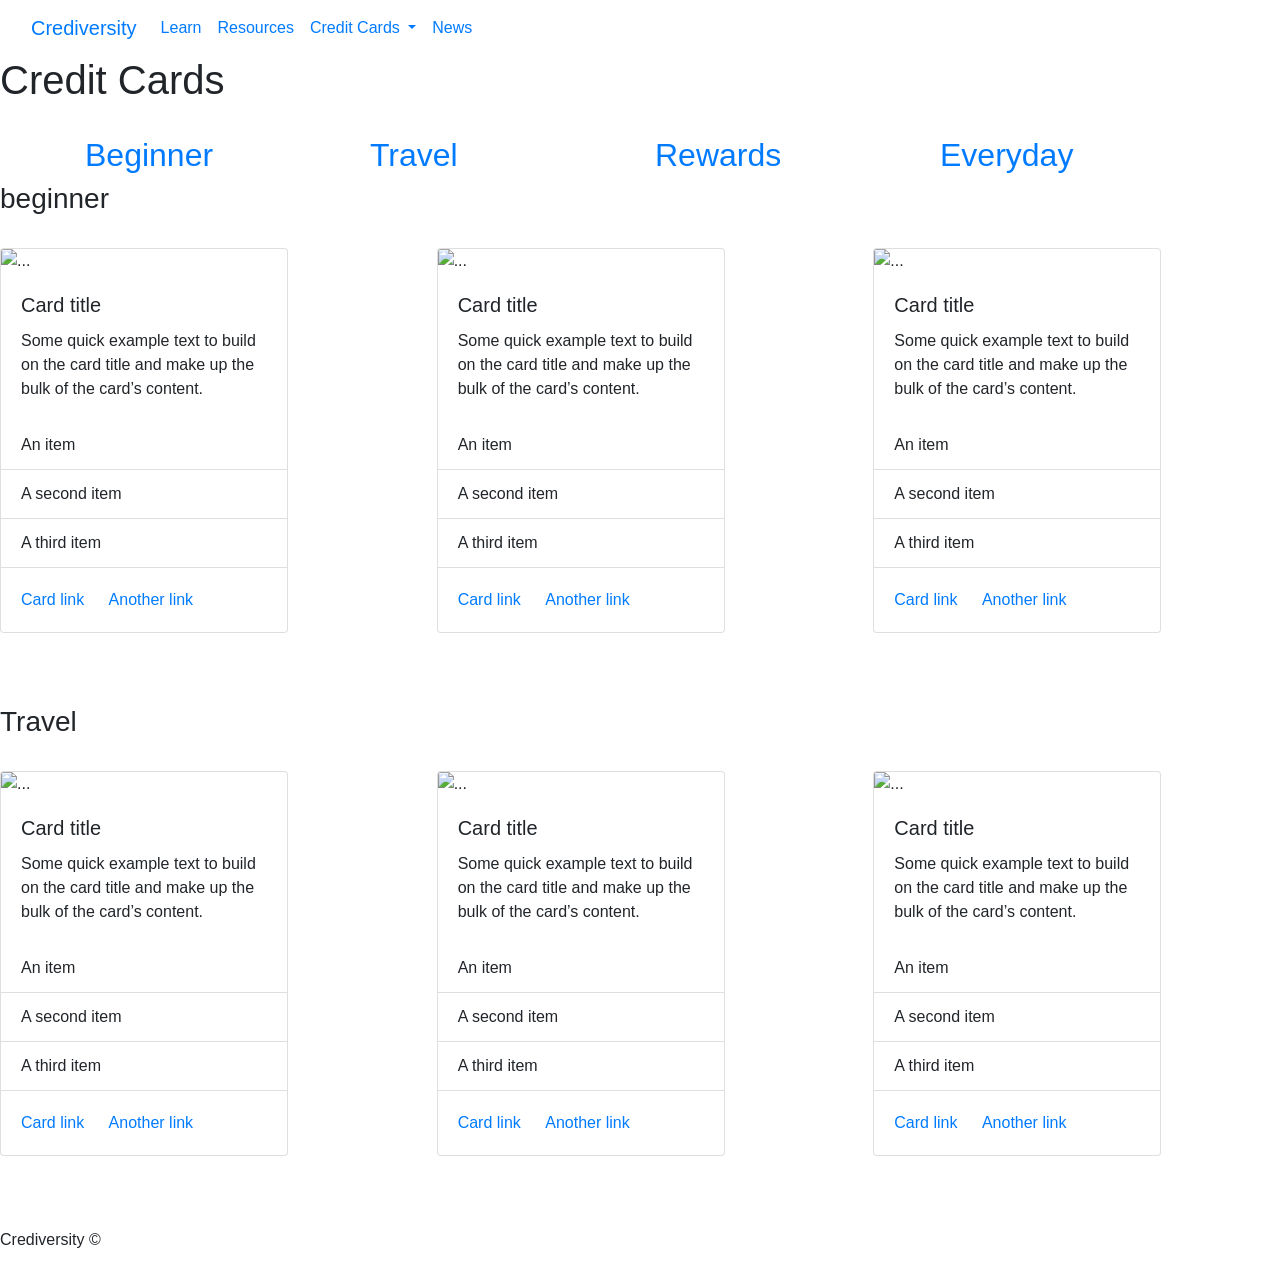
==== creditcards.html @ 5ee66568 "update" ====
<!DOCTYPE html>
<html lang="en">
    <head>
        <meta charset="UTF-8">
        <meta name="viewport" content="width=device-width, initial-scale=1.0">
        <title>Crediversity | Learn </title>

        <link rel="stylesheet" href="styles.css">

        <link rel="stylesheet" href="https://cdn.jsdelivr.net/npm/bootstrap@4.4.1/dist/css/bootstrap.min.css" integrity="sha384-Vkoo8x4CGsO3+Hhxv8T/Q5PaXtkKtu6ug5TOeNV6gBiFeWPGFN9MuhOf23Q9Ifjh" crossorigin="anonymous">
    </head>
    <body>

  <nav class="navbar navbar-expand-lg bg-body-tertiary">
  <div class="container-fluid">
    <a class="navbar-brand" href="index.html">Crediversity</a>
    <button class="navbar-toggler" type="button" data-bs-toggle="collapse" data-bs-target="#navbarNavDropdown" aria-controls="navbarNavDropdown" aria-expanded="false" aria-label="Toggle navigation">
      <span class="navbar-toggler-icon"></span>
    </button>
    <div class="collapse navbar-collapse" id="navbarNavDropdown">
      <ul class="navbar-nav">
        <li class="nav-item">
          <a class="nav-link active" aria-current="page" href="learn.html">Learn</a>
        </li>
        <li class="nav-item">
          <a class="nav-link" href="resources.html">Resources</a>
        </li>
        <li class="nav-item dropdown">
          <a class="nav-link dropdown-toggle" href="creditcards.html" role="button" data-bs-toggle="dropdown" aria-expanded="false">
            Credit Cards
          </a>
          <ul class="dropdown-menu">
            <li><a class="dropdown-item" href="creditcards.html#beginner">Beginner</a></li>
            <li><a class="dropdown-item" href="creditcards.html#travel">Travel</a></li>
            <li><a class="dropdown-item" href="creditcards.html#everyday">Everyday</a></li>
          </ul>
        </li>
        <li class="nav-item">
          <a class="nav-link" href="#">News</a>
        </li>
      </ul>
    </div>
  </div>
</nav>

<h1>Credit Cards</h1>

<br>

<div class="container">
    <div class="row">
        <div class="col-3">
            <h2><a href="creditcards.html#beginner">Beginner</a></h2>
        </div>
        <div class="col-3">
            <h2><a href="creditcards.html#travel">Travel</a></h2>
        </div>
        <div class="col-3">
            <h2><a href="creditcards.html#rewards">Rewards</a></h2>
        </div>
        <div class="col-3">
            <h2><a href="creditcards.html#everyday">Everyday</a></h2>
        </div>
    </div>
</div>

<div class="section" id="beginner">
    <h3>beginner</h3>
    <br>
    <div class="card-types">
        <div class="row">
            <div class="col-4">
                    <div class="card" style="width: 18rem;">
                        <img src="..." class="card-img-top" alt="...">
                        <div class="card-body">
                            <h5 class="card-title">Card title</h5>
                            <p class="card-text">Some quick example text to build on the card title and make up the bulk of the card’s content.</p>
                        </div>
                        <ul class="list-group list-group-flush">
                            <li class="list-group-item">An item</li>
                            <li class="list-group-item">A second item</li>
                            <li class="list-group-item">A third item</li>
                        </ul>
                        <div class="card-body">
                            <a href="#" class="card-link">Card link</a>
                            <a href="#" class="card-link">Another link</a>
                        </div>
                    </div>
            </div>

            <div class="col-4">
                        <div class="card" style="width: 18rem;">
                        <img src="..." class="card-img-top" alt="...">
                        <div class="card-body">
                            <h5 class="card-title">Card title</h5>
                            <p class="card-text">Some quick example text to build on the card title and make up the bulk of the card’s content.</p>
                        </div>
                        <ul class="list-group list-group-flush">
                            <li class="list-group-item">An item</li>
                            <li class="list-group-item">A second item</li>
                            <li class="list-group-item">A third item</li>
                        </ul>
                        <div class="card-body">
                            <a href="#" class="card-link">Card link</a>
                            <a href="#" class="card-link">Another link</a>
                        </div>
                    </div>
            </div>

            <div class="col-4">
                        <div class="card" style="width: 18rem;">
                        <img src="..." class="card-img-top" alt="...">
                        <div class="card-body">
                            <h5 class="card-title">Card title</h5>
                            <p class="card-text">Some quick example text to build on the card title and make up the bulk of the card’s content.</p>
                        </div>
                        <ul class="list-group list-group-flush">
                            <li class="list-group-item">An item</li>
                            <li class="list-group-item">A second item</li>
                            <li class="list-group-item">A third item</li>
                        </ul>
                        <div class="card-body">
                            <a href="#" class="card-link">Card link</a>
                            <a href="#" class="card-link">Another link</a>
                        </div>
                    </div>
            </div>
        </div>
    </div>
    <br>
</div>

<br>
<br>

<div class="section" id="travel">
    <h3>Travel</h3>
    <br>
    <div class="card-types">
        <div class="row">
            <div class="col-4">
                    <div class="card" style="width: 18rem;">
                        <img src="..." class="card-img-top" alt="...">
                        <div class="card-body">
                            <h5 class="card-title">Card title</h5>
                            <p class="card-text">Some quick example text to build on the card title and make up the bulk of the card’s content.</p>
                        </div>
                        <ul class="list-group list-group-flush">
                            <li class="list-group-item">An item</li>
                            <li class="list-group-item">A second item</li>
                            <li class="list-group-item">A third item</li>
                        </ul>
                        <div class="card-body">
                            <a href="#" class="card-link">Card link</a>
                            <a href="#" class="card-link">Another link</a>
                        </div>
                    </div>
            </div>

            <div class="col-4">
                        <div class="card" style="width: 18rem;">
                        <img src="..." class="card-img-top" alt="...">
                        <div class="card-body">
                            <h5 class="card-title">Card title</h5>
                            <p class="card-text">Some quick example text to build on the card title and make up the bulk of the card’s content.</p>
                        </div>
                        <ul class="list-group list-group-flush">
                            <li class="list-group-item">An item</li>
                            <li class="list-group-item">A second item</li>
                            <li class="list-group-item">A third item</li>
                        </ul>
                        <div class="card-body">
                            <a href="#" class="card-link">Card link</a>
                            <a href="#" class="card-link">Another link</a>
                        </div>
                    </div>
            </div>

            <div class="col-4">
                        <div class="card" style="width: 18rem;">
                        <img src="..." class="card-img-top" alt="...">
                        <div class="card-body">
                            <h5 class="card-title">Card title</h5>
                            <p class="card-text">Some quick example text to build on the card title and make up the bulk of the card’s content.</p>
                        </div>
                        <ul class="list-group list-group-flush">
                            <li class="list-group-item">An item</li>
                            <li class="list-group-item">A second item</li>
                            <li class="list-group-item">A third item</li>
                        </ul>
                        <div class="card-body">
                            <a href="#" class="card-link">Card link</a>
                            <a href="#" class="card-link">Another link</a>
                        </div>
                    </div>
            </div>
        </div>
    </div>
    <br>
</div>


<br>
<br>

<footer>
    <p>Crediversity &#169;</p>
</footer>


    </body>
</html>
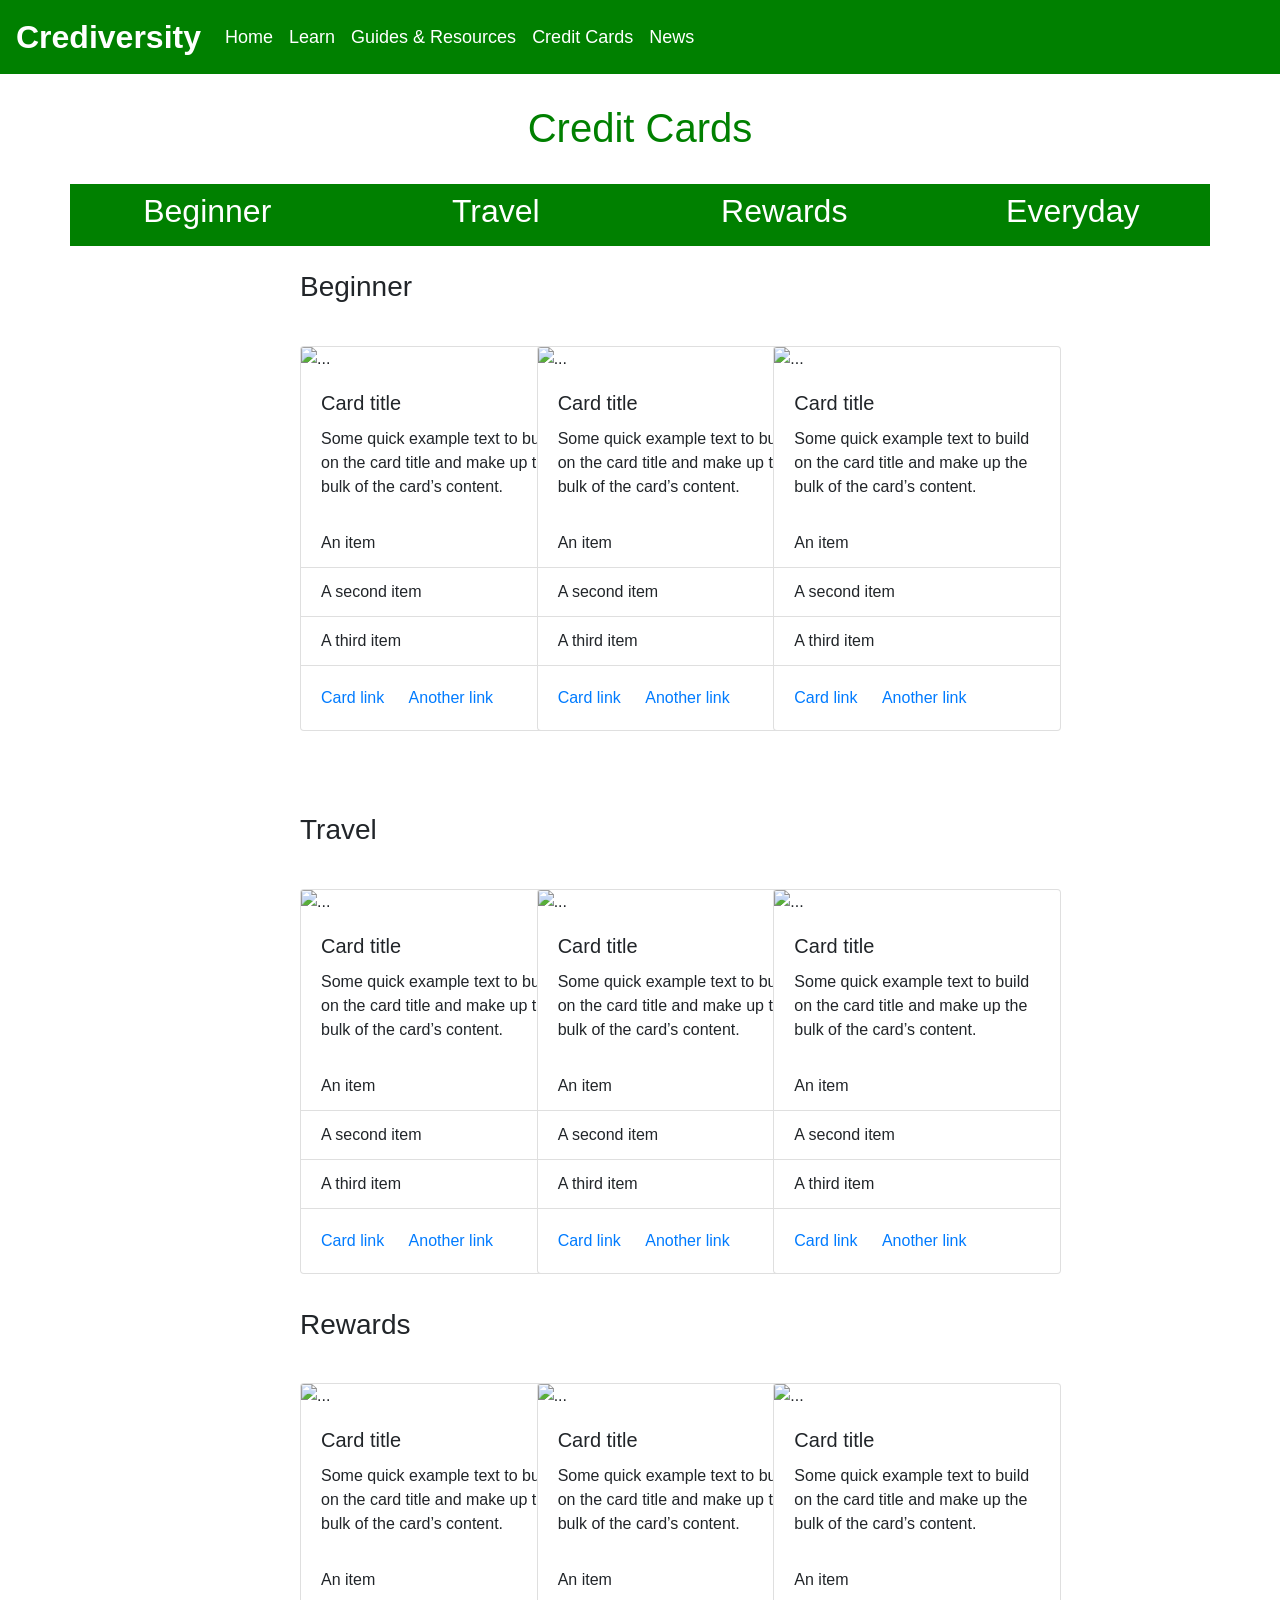
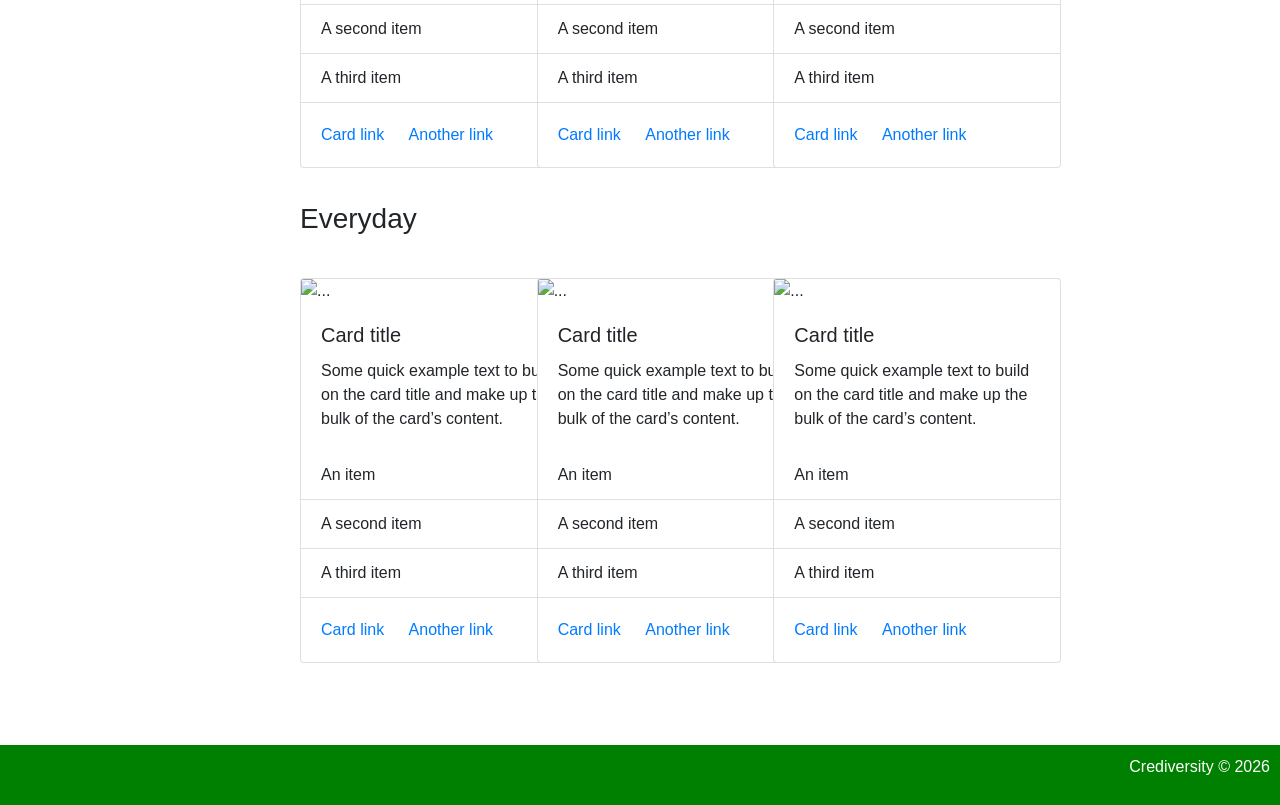
==== commit 8faa9d3c: "final" ====
--- a/creditcards.html
+++ b/creditcards.html
@@ -5,49 +5,45 @@
         <meta name="viewport" content="width=device-width, initial-scale=1.0">
         <title>Crediversity | Learn </title>
 
+        <link rel="stylesheet" href="https://cdn.jsdelivr.net/npm/bootstrap@4.4.1/dist/css/bootstrap.min.css" integrity="sha384-Vkoo8x4CGsO3+Hhxv8T/Q5PaXtkKtu6ug5TOeNV6gBiFeWPGFN9MuhOf23Q9Ifjh" crossorigin="anonymous">
+
         <link rel="stylesheet" href="styles.css">
-
-        <link rel="stylesheet" href="https://cdn.jsdelivr.net/npm/bootstrap@4.4.1/dist/css/bootstrap.min.css" integrity="sha384-Vkoo8x4CGsO3+Hhxv8T/Q5PaXtkKtu6ug5TOeNV6gBiFeWPGFN9MuhOf23Q9Ifjh" crossorigin="anonymous">
     </head>
     <body>
 
-  <nav class="navbar navbar-expand-lg bg-body-tertiary">
-  <div class="container-fluid">
-    <a class="navbar-brand" href="index.html">Crediversity</a>
-    <button class="navbar-toggler" type="button" data-bs-toggle="collapse" data-bs-target="#navbarNavDropdown" aria-controls="navbarNavDropdown" aria-expanded="false" aria-label="Toggle navigation">
-      <span class="navbar-toggler-icon"></span>
-    </button>
-    <div class="collapse navbar-collapse" id="navbarNavDropdown">
-      <ul class="navbar-nav">
-        <li class="nav-item">
-          <a class="nav-link active" aria-current="page" href="learn.html">Learn</a>
-        </li>
-        <li class="nav-item">
-          <a class="nav-link" href="resources.html">Resources</a>
-        </li>
-        <li class="nav-item dropdown">
-          <a class="nav-link dropdown-toggle" href="creditcards.html" role="button" data-bs-toggle="dropdown" aria-expanded="false">
-            Credit Cards
-          </a>
-          <ul class="dropdown-menu">
-            <li><a class="dropdown-item" href="creditcards.html#beginner">Beginner</a></li>
-            <li><a class="dropdown-item" href="creditcards.html#travel">Travel</a></li>
-            <li><a class="dropdown-item" href="creditcards.html#everyday">Everyday</a></li>
-          </ul>
-        </li>
-        <li class="nav-item">
-          <a class="nav-link" href="#">News</a>
-        </li>
-      </ul>
-    </div>
-  </div>
-</nav>
-
+    <nav class="navbar navbar-expand-lg">
+        <a class="navbar-brand" href="index.html">Crediversity</a>
+        <button class="navbar-toggler" type="button" data-toggle="collapse" data-target="#navbarText" aria-controls="navbarText" aria-expanded="false" aria-label="Toggle navigation">
+        <span class="navbar-toggler-icon"></span>
+        </button>
+        <div class="collapse navbar-collapse" id="navbarText">
+            <ul class="navbar-nav mr-auto">
+                <li class="nav-item">
+                <a class="nav-link" href="index.html">Home</a>
+                </li>
+                <li class="nav-item">
+                <a class="nav-link" href="learn.html">Learn</a>
+                </li>
+                <li class="nav-item">
+                <a class="nav-link" href="resources.html">Guides & Resources</a>
+                </li>
+                <li class="nav-item active">
+                <a class="nav-link" href="creditcards.html">Credit Cards</a>
+                </li>
+                <li class="nav-item">
+                <a class="nav-link" href="news.html">News</a>
+                </li>
+            </ul>
+        </div>
+    </nav>
+
+<div class="title">
 <h1>Credit Cards</h1>
-
-<br>
-
-<div class="container">
+</div>
+
+<br>
+
+<div class="container categoriesNavigation">
     <div class="row">
         <div class="col-3">
             <h2><a href="creditcards.html#beginner">Beginner</a></h2>
@@ -64,8 +60,10 @@
     </div>
 </div>
 
+<br>
+
 <div class="section" id="beginner">
-    <h3>beginner</h3>
+    <h3>Beginner</h3>
     <br>
     <div class="card-types">
         <div class="row">
@@ -199,12 +197,144 @@
     <br>
 </div>
 
+<div class="section" id="rewards">
+    <h3>Rewards</h3>
+    <br>
+    <div class="card-types">
+        <div class="row">
+            <div class="col-4">
+                    <div class="card" style="width: 18rem;">
+                        <img src="..." class="card-img-top" alt="...">
+                        <div class="card-body">
+                            <h5 class="card-title">Card title</h5>
+                            <p class="card-text">Some quick example text to build on the card title and make up the bulk of the card’s content.</p>
+                        </div>
+                        <ul class="list-group list-group-flush">
+                            <li class="list-group-item">An item</li>
+                            <li class="list-group-item">A second item</li>
+                            <li class="list-group-item">A third item</li>
+                        </ul>
+                        <div class="card-body">
+                            <a href="#" class="card-link">Card link</a>
+                            <a href="#" class="card-link">Another link</a>
+                        </div>
+                    </div>
+            </div>
+
+            <div class="col-4">
+                        <div class="card" style="width: 18rem;">
+                        <img src="..." class="card-img-top" alt="...">
+                        <div class="card-body">
+                            <h5 class="card-title">Card title</h5>
+                            <p class="card-text">Some quick example text to build on the card title and make up the bulk of the card’s content.</p>
+                        </div>
+                        <ul class="list-group list-group-flush">
+                            <li class="list-group-item">An item</li>
+                            <li class="list-group-item">A second item</li>
+                            <li class="list-group-item">A third item</li>
+                        </ul>
+                        <div class="card-body">
+                            <a href="#" class="card-link">Card link</a>
+                            <a href="#" class="card-link">Another link</a>
+                        </div>
+                    </div>
+            </div>
+
+            <div class="col-4">
+                        <div class="card" style="width: 18rem;">
+                        <img src="..." class="card-img-top" alt="...">
+                        <div class="card-body">
+                            <h5 class="card-title">Card title</h5>
+                            <p class="card-text">Some quick example text to build on the card title and make up the bulk of the card’s content.</p>
+                        </div>
+                        <ul class="list-group list-group-flush">
+                            <li class="list-group-item">An item</li>
+                            <li class="list-group-item">A second item</li>
+                            <li class="list-group-item">A third item</li>
+                        </ul>
+                        <div class="card-body">
+                            <a href="#" class="card-link">Card link</a>
+                            <a href="#" class="card-link">Another link</a>
+                        </div>
+                    </div>
+            </div>
+        </div>
+    </div>
+    <br>
+</div>
+
+<div class="section" id="everyday">
+    <h3>Everyday</h3>
+    <br>
+    <div class="card-types">
+        <div class="row">
+            <div class="col-4">
+                    <div class="card" style="width: 18rem;">
+                        <img src="..." class="card-img-top" alt="...">
+                        <div class="card-body">
+                            <h5 class="card-title">Card title</h5>
+                            <p class="card-text">Some quick example text to build on the card title and make up the bulk of the card’s content.</p>
+                        </div>
+                        <ul class="list-group list-group-flush">
+                            <li class="list-group-item">An item</li>
+                            <li class="list-group-item">A second item</li>
+                            <li class="list-group-item">A third item</li>
+                        </ul>
+                        <div class="card-body">
+                            <a href="#" class="card-link">Card link</a>
+                            <a href="#" class="card-link">Another link</a>
+                        </div>
+                    </div>
+            </div>
+
+            <div class="col-4">
+                        <div class="card" style="width: 18rem;">
+                        <img src="..." class="card-img-top" alt="...">
+                        <div class="card-body">
+                            <h5 class="card-title">Card title</h5>
+                            <p class="card-text">Some quick example text to build on the card title and make up the bulk of the card’s content.</p>
+                        </div>
+                        <ul class="list-group list-group-flush">
+                            <li class="list-group-item">An item</li>
+                            <li class="list-group-item">A second item</li>
+                            <li class="list-group-item">A third item</li>
+                        </ul>
+                        <div class="card-body">
+                            <a href="#" class="card-link">Card link</a>
+                            <a href="#" class="card-link">Another link</a>
+                        </div>
+                    </div>
+            </div>
+
+            <div class="col-4">
+                        <div class="card" style="width: 18rem;">
+                        <img src="..." class="card-img-top" alt="...">
+                        <div class="card-body">
+                            <h5 class="card-title">Card title</h5>
+                            <p class="card-text">Some quick example text to build on the card title and make up the bulk of the card’s content.</p>
+                        </div>
+                        <ul class="list-group list-group-flush">
+                            <li class="list-group-item">An item</li>
+                            <li class="list-group-item">A second item</li>
+                            <li class="list-group-item">A third item</li>
+                        </ul>
+                        <div class="card-body">
+                            <a href="#" class="card-link">Card link</a>
+                            <a href="#" class="card-link">Another link</a>
+                        </div>
+                    </div>
+            </div>
+        </div>
+    </div>
+    <br>
+</div>
+
 
 <br>
 <br>
 
 <footer>
-    <p>Crediversity &#169;</p>
+    <p>Crediversity &#169; 2026</p>
 </footer>
 
 
--- a/styles.css
+++ b/styles.css
@@ -0,0 +1,113 @@
+.navbar {
+    background-color: green;
+}
+
+.navbar .navbar-brand {
+    color: white;
+    font-weight: bold;
+    font-size: 32px;
+}
+
+.navbar .nav-link {
+    color: white;
+    font-size: 18px;
+    float: right;
+}
+
+.navbar .nav-link.active {
+    color: white;
+    font-weight: bold;
+}
+
+.navbar .nav-link:hover {
+    color: white;
+    text-decoration: underline;
+}
+
+.description {
+    background-color: green;
+    color: white;
+    padding: 20px;
+    margin: 10px;
+}
+
+.description p {
+    font-size: 18px;
+}
+
+.description ul {
+    font-size: 18px;
+}
+
+.description a {
+    color: white;
+    font-weight: bold;
+    font-style: italic;
+}
+
+.description a:hover {
+    color: white;
+    text-decoration: underline;
+}
+
+.benefitsImage {
+    padding-top: 40px;
+}
+
+#nerd img {
+    padding-top: 30px;
+}
+
+#upg img {
+    padding-top: 55px;
+}
+
+.title {
+    padding-top: 30px;
+    text-align: center;
+    font-size: 26px;
+    color: green;
+}
+
+.intro {
+    padding-left: 260px;
+    padding-right: 260px;
+    text-align: center;
+    font-size: 24px;
+}
+
+.card-types {
+    padding-top: 10px;
+    padding-bottom: 10px;
+    padding-left: 300px;
+    padding-right: 300px;
+}
+
+.section h3 {
+    text-align: left;
+    padding-left: 300px;
+}
+
+.categoriesNavigation{
+    color: white !important;
+    background-color: green;
+    text-align: center;
+    padding: 8px;
+}
+
+.categoriesNavigation a{
+    color: white !important;
+    text-decoration: none;
+}
+
+.categoriesNavigation a:hover{
+    color: white !important;
+    text-decoration: underline;
+}
+
+footer {
+    background-color: green;
+    color: white;
+    text-align: right;
+    padding: 10px;
+}
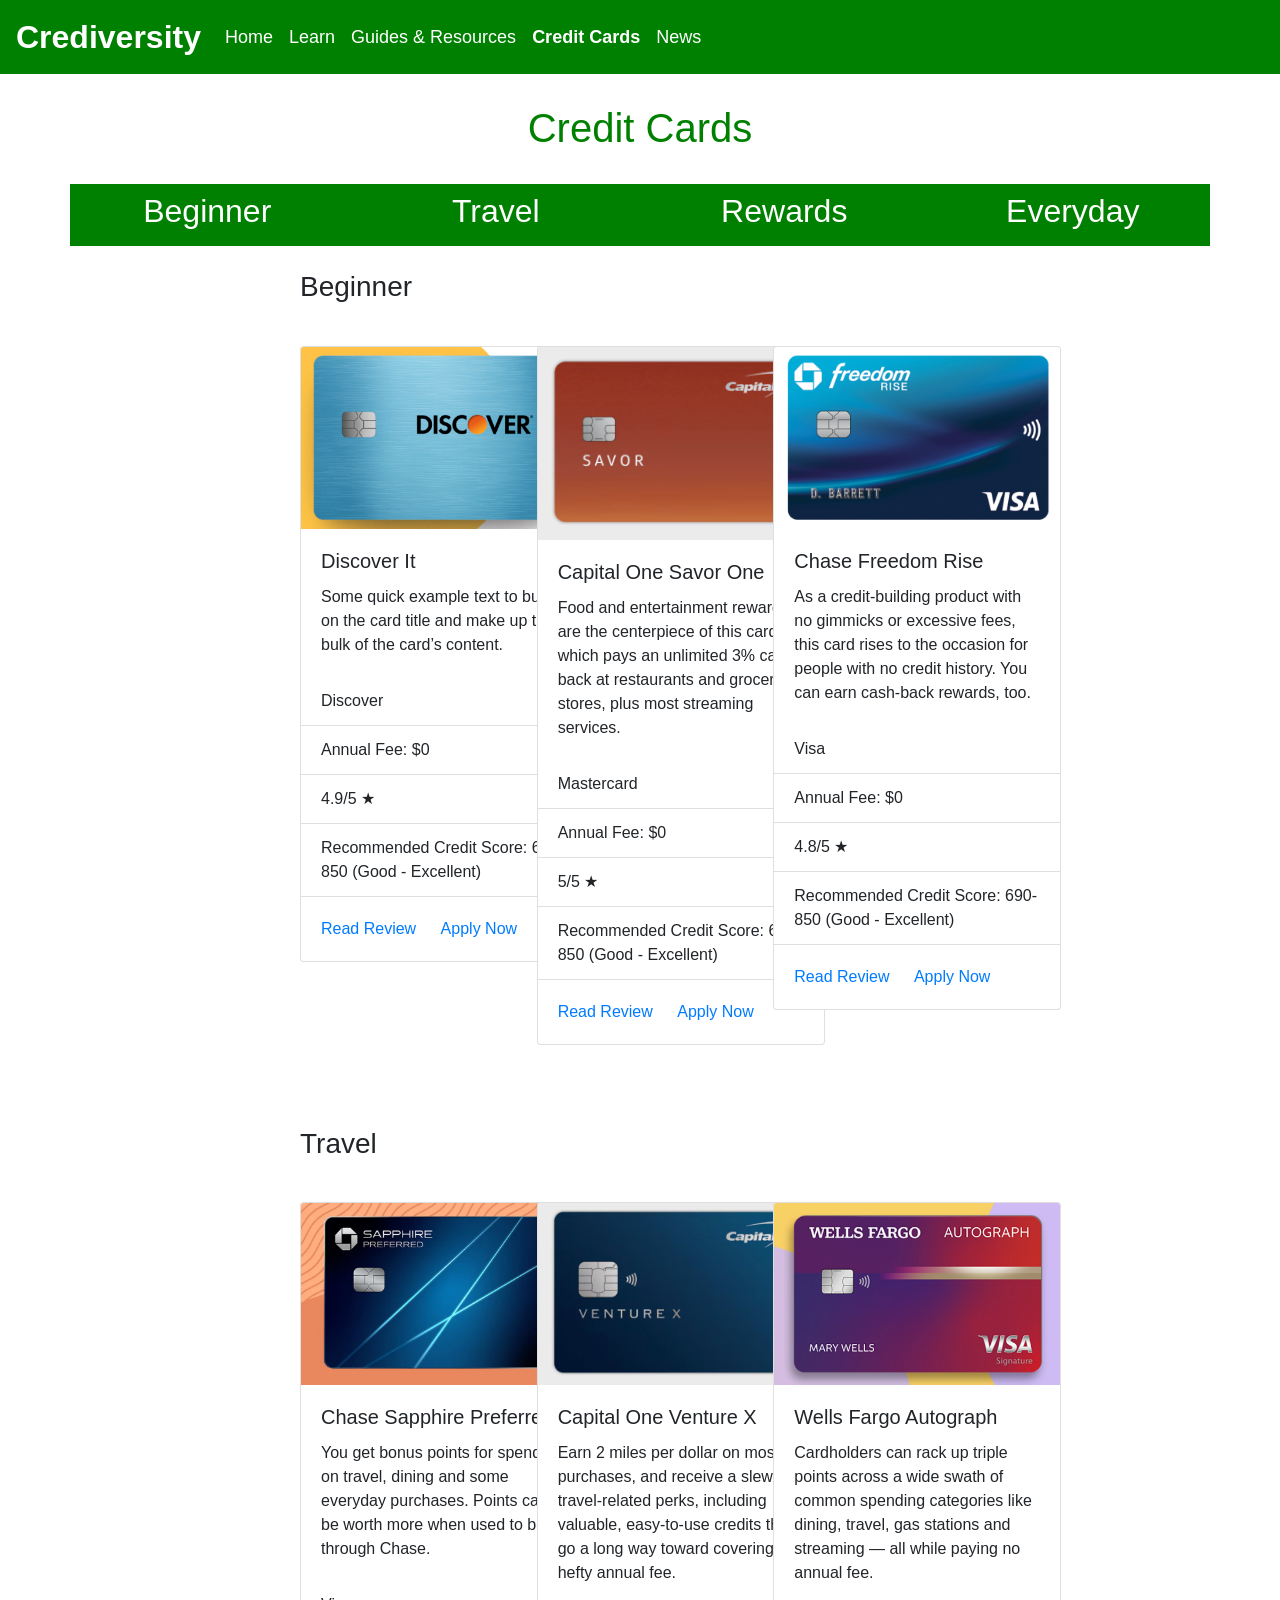
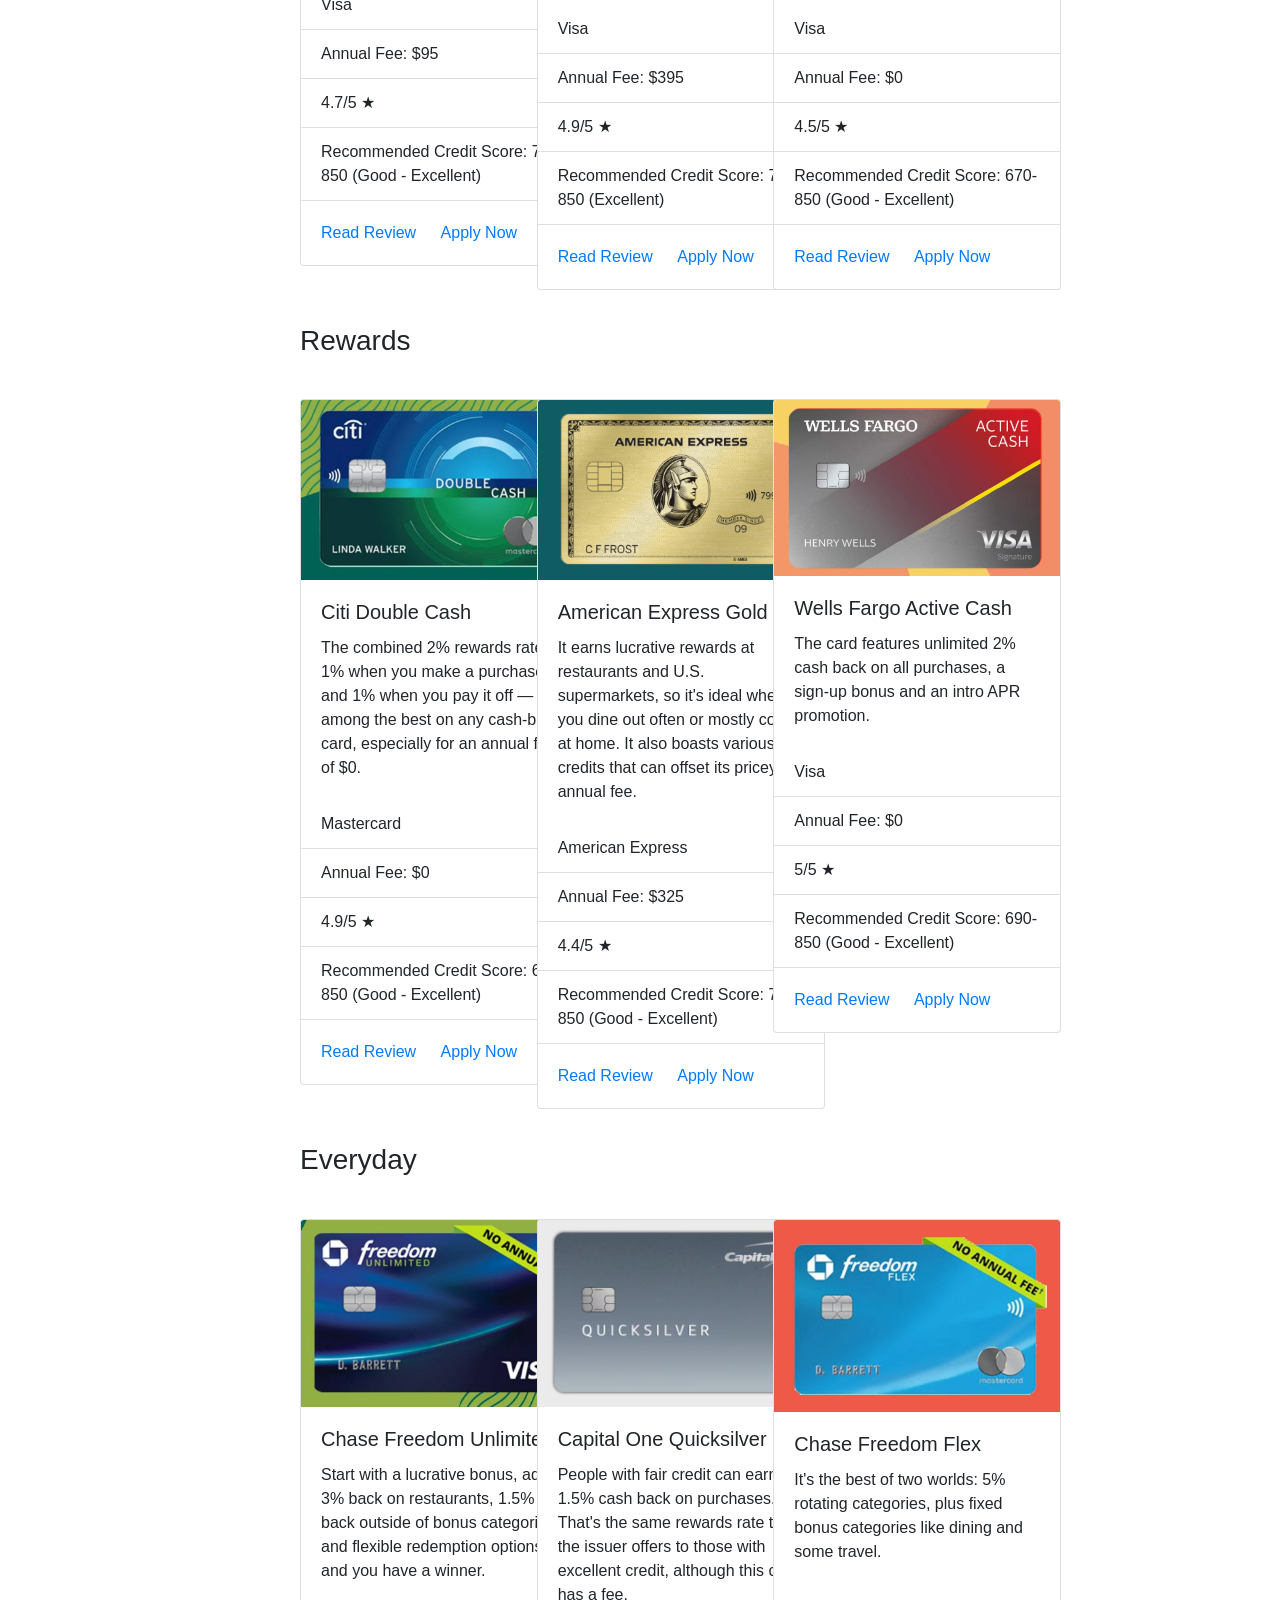
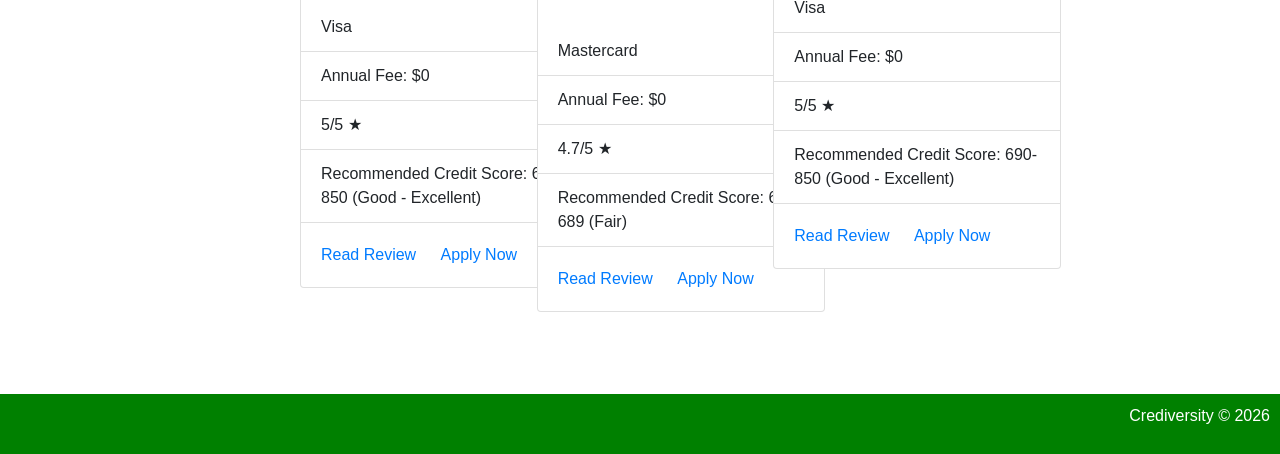
==== commit e3b28972: "final_updates" ====
--- a/creditcards.html
+++ b/creditcards.html
@@ -3,7 +3,7 @@
     <head>
         <meta charset="UTF-8">
         <meta name="viewport" content="width=device-width, initial-scale=1.0">
-        <title>Crediversity | Learn </title>
+        <title>Crediversity | Credit Cards </title>
 
         <link rel="stylesheet" href="https://cdn.jsdelivr.net/npm/bootstrap@4.4.1/dist/css/bootstrap.min.css" integrity="sha384-Vkoo8x4CGsO3+Hhxv8T/Q5PaXtkKtu6ug5TOeNV6gBiFeWPGFN9MuhOf23Q9Ifjh" crossorigin="anonymous">
 
@@ -27,8 +27,8 @@
                 <li class="nav-item">
                 <a class="nav-link" href="resources.html">Guides & Resources</a>
                 </li>
-                <li class="nav-item active">
-                <a class="nav-link" href="creditcards.html">Credit Cards</a>
+                <li class="nav-item">
+                <a class="nav-link active" href="creditcards.html">Credit Cards</a>
                 </li>
                 <li class="nav-item">
                 <a class="nav-link" href="news.html">News</a>
@@ -69,57 +69,60 @@
         <div class="row">
             <div class="col-4">
                     <div class="card" style="width: 18rem;">
-                        <img src="..." class="card-img-top" alt="...">
-                        <div class="card-body">
-                            <h5 class="card-title">Card title</h5>
+                        <img src="images/discoverit.png" class="card-img-top" alt="Discover It Card">
+                        <div class="card-body">
+                            <h5 class="card-title">Discover It</h5>
                             <p class="card-text">Some quick example text to build on the card title and make up the bulk of the card’s content.</p>
                         </div>
                         <ul class="list-group list-group-flush">
-                            <li class="list-group-item">An item</li>
-                            <li class="list-group-item">A second item</li>
-                            <li class="list-group-item">A third item</li>
-                        </ul>
-                        <div class="card-body">
-                            <a href="#" class="card-link">Card link</a>
-                            <a href="#" class="card-link">Another link</a>
-                        </div>
-                    </div>
-            </div>
-
-            <div class="col-4">
-                        <div class="card" style="width: 18rem;">
-                        <img src="..." class="card-img-top" alt="...">
-                        <div class="card-body">
-                            <h5 class="card-title">Card title</h5>
-                            <p class="card-text">Some quick example text to build on the card title and make up the bulk of the card’s content.</p>
-                        </div>
-                        <ul class="list-group list-group-flush">
-                            <li class="list-group-item">An item</li>
-                            <li class="list-group-item">A second item</li>
-                            <li class="list-group-item">A third item</li>
-                        </ul>
-                        <div class="card-body">
-                            <a href="#" class="card-link">Card link</a>
-                            <a href="#" class="card-link">Another link</a>
-                        </div>
-                    </div>
-            </div>
-
-            <div class="col-4">
-                        <div class="card" style="width: 18rem;">
-                        <img src="..." class="card-img-top" alt="...">
-                        <div class="card-body">
-                            <h5 class="card-title">Card title</h5>
-                            <p class="card-text">Some quick example text to build on the card title and make up the bulk of the card’s content.</p>
-                        </div>
-                        <ul class="list-group list-group-flush">
-                            <li class="list-group-item">An item</li>
-                            <li class="list-group-item">A second item</li>
-                            <li class="list-group-item">A third item</li>
-                        </ul>
-                        <div class="card-body">
-                            <a href="#" class="card-link">Card link</a>
-                            <a href="#" class="card-link">Another link</a>
+                            <li class="list-group-item">Discover</li>
+                            <li class="list-group-item">Annual Fee: $0</li>
+                            <li class="list-group-item">4.9/5 &#x2605</li>
+                            <li class="list-group-item">Recommended Credit Score: 670-850 (Good - Excellent)</li>
+                        </ul>
+                        <div class="card-body">
+                            <a href="https://www.nerdwallet.com/credit-cards/reviews/discover-it-cash-back" target="_blank" class="card-link">Read Review</a>
+                            <a href="https://www.discover.com/credit-cards/cash-back/it-card/?ICMPGN=ALL_CC_CB_CARD" target="_blank" class="card-link">Apply Now</a>
+                        </div>
+                    </div>
+            </div>
+
+            <div class="col-4">
+                        <div class="card" style="width: 18rem;">
+                        <img src="images/savorone.png" class="card-img-top" alt="Capital One Savor One Card">
+                        <div class="card-body">
+                            <h5 class="card-title">Capital One Savor One</h5>
+                            <p class="card-text">Food and entertainment rewards are the centerpiece of this card, which pays an unlimited 3% cash back at restaurants and grocery stores, plus most streaming services.</p>
+                        </div>
+                        <ul class="list-group list-group-flush">
+                            <li class="list-group-item">Mastercard</li>
+                            <li class="list-group-item">Annual Fee: $0</li>
+                            <li class="list-group-item">5/5 &#x2605</li>
+                            <li class="list-group-item">Recommended Credit Score: 670-850 (Good - Excellent)</li>
+                        </ul>
+                        <div class="card-body">
+                            <a href="https://www.nerdwallet.com/credit-cards/reviews/capital-one-savor" target="_blank" class="card-link">Read Review</a>
+                            <a href="https://www.capitalone.com/credit-cards/savor/" target="_blank" class="card-link">Apply Now</a>
+                        </div>
+                    </div>
+            </div>
+
+            <div class="col-4">
+                        <div class="card" style="width: 18rem;">
+                        <img src="images/chase_rise.png" class="card-img-top" alt="Chase Freedom Rise Card">
+                        <div class="card-body">
+                            <h5 class="card-title">Chase Freedom Rise</h5>
+                            <p class="card-text">As a credit-building product with no gimmicks or excessive fees, this card rises to the occasion for people with no credit history. You can earn cash-back rewards, too.</p>
+                        </div>
+                        <ul class="list-group list-group-flush">
+                            <li class="list-group-item">Visa</li>
+                            <li class="list-group-item">Annual Fee: $0</li>
+                            <li class="list-group-item">4.8/5 &#x2605</li>
+                            <li class="list-group-item">Recommended Credit Score: 690-850 (Good - Excellent)</li>
+                        </ul>
+                        <div class="card-body">
+                            <a href="https://www.nerdwallet.com/credit-cards/reviews/chase-freedom-rise" target="_blank" class="card-link">Read Review</a>
+                            <a href="https://creditcards.chase.com/cash-back-credit-cards/freedom/rise" target="_blank" class="card-link">Apply Now</a>
                         </div>
                     </div>
             </div>
@@ -138,57 +141,60 @@
         <div class="row">
             <div class="col-4">
                     <div class="card" style="width: 18rem;">
-                        <img src="..." class="card-img-top" alt="...">
-                        <div class="card-body">
-                            <h5 class="card-title">Card title</h5>
-                            <p class="card-text">Some quick example text to build on the card title and make up the bulk of the card’s content.</p>
-                        </div>
-                        <ul class="list-group list-group-flush">
-                            <li class="list-group-item">An item</li>
-                            <li class="list-group-item">A second item</li>
-                            <li class="list-group-item">A third item</li>
-                        </ul>
-                        <div class="card-body">
-                            <a href="#" class="card-link">Card link</a>
-                            <a href="#" class="card-link">Another link</a>
-                        </div>
-                    </div>
-            </div>
-
-            <div class="col-4">
-                        <div class="card" style="width: 18rem;">
-                        <img src="..." class="card-img-top" alt="...">
-                        <div class="card-body">
-                            <h5 class="card-title">Card title</h5>
-                            <p class="card-text">Some quick example text to build on the card title and make up the bulk of the card’s content.</p>
-                        </div>
-                        <ul class="list-group list-group-flush">
-                            <li class="list-group-item">An item</li>
-                            <li class="list-group-item">A second item</li>
-                            <li class="list-group-item">A third item</li>
-                        </ul>
-                        <div class="card-body">
-                            <a href="#" class="card-link">Card link</a>
-                            <a href="#" class="card-link">Another link</a>
-                        </div>
-                    </div>
-            </div>
-
-            <div class="col-4">
-                        <div class="card" style="width: 18rem;">
-                        <img src="..." class="card-img-top" alt="...">
-                        <div class="card-body">
-                            <h5 class="card-title">Card title</h5>
-                            <p class="card-text">Some quick example text to build on the card title and make up the bulk of the card’s content.</p>
-                        </div>
-                        <ul class="list-group list-group-flush">
-                            <li class="list-group-item">An item</li>
-                            <li class="list-group-item">A second item</li>
-                            <li class="list-group-item">A third item</li>
-                        </ul>
-                        <div class="card-body">
-                            <a href="#" class="card-link">Card link</a>
-                            <a href="#" class="card-link">Another link</a>
+                        <img src="images/chase_sapphirepreferred.png" class="card-img-top" alt="Chase Sapphire Preferred Card">
+                        <div class="card-body">
+                            <h5 class="card-title">Chase Sapphire Preferred</h5>
+                            <p class="card-text">You get bonus points for spending on travel, dining and some everyday purchases. Points can be worth more when used to book through Chase.</p>
+                        </div>
+                        <ul class="list-group list-group-flush">
+                            <li class="list-group-item">Visa</li>
+                            <li class="list-group-item">Annual Fee: $95</li>
+                            <li class="list-group-item">4.7/5 &#x2605</li>
+                            <li class="list-group-item">Recommended Credit Score: 700-850 (Good - Excellent)</li>
+                        </ul>
+                        <div class="card-body">
+                            <a href="https://www.nerdwallet.com/credit-cards/reviews/chase-sapphire-preferred" target="_blank" class="card-link">Read Review</a>
+                            <a href="https://creditcards.chase.com/rewards-credit-cards/sapphire/preferred" target="_blank" class="card-link">Apply Now</a>
+                        </div>
+                    </div>
+            </div>
+
+            <div class="col-4">
+                        <div class="card" style="width: 18rem;">
+                        <img src="images/capitalone_venturex.png" class="card-img-top" alt="Capital One Venture X Card">
+                        <div class="card-body">
+                            <h5 class="card-title">Capital One Venture X</h5>
+                            <p class="card-text">Earn 2 miles per dollar on most purchases, and receive a slew of travel-related perks, including valuable, easy-to-use credits that go a long way toward covering the hefty annual fee.</p>
+                        </div>
+                        <ul class="list-group list-group-flush">
+                            <li class="list-group-item">Visa</li>
+                            <li class="list-group-item">Annual Fee: $395</li>
+                            <li class="list-group-item">4.9/5 &#x2605</li>
+                            <li class="list-group-item">Recommended Credit Score: 720-850 (Excellent)</li>
+                        </ul>
+                        <div class="card-body">
+                            <a href="https://www.nerdwallet.com/credit-cards/reviews/capital-one-venture-x" target="_blank" class="card-link">Read Review</a>
+                            <a href="https://www.capitalone.com/credit-cards/venture-x/" target="_blank" class="card-link">Apply Now</a>
+                        </div>
+                    </div>
+            </div>
+
+            <div class="col-4">
+                        <div class="card" style="width: 18rem;">
+                        <img src="images/wellsfargo_autograph.png" class="card-img-top" alt="Wells Fargo Autograph Card">
+                        <div class="card-body">
+                            <h5 class="card-title">Wells Fargo Autograph</h5>
+                            <p class="card-text">Cardholders can rack up triple points across a wide swath of common spending categories like dining, travel, gas stations and streaming — all while paying no annual fee.</p>
+                        </div>
+                        <ul class="list-group list-group-flush">
+                            <li class="list-group-item">Visa</li>
+                            <li class="list-group-item">Annual Fee: $0</li>
+                            <li class="list-group-item">4.5/5 &#x2605</li>
+                            <li class="list-group-item">Recommended Credit Score: 670-850 (Good - Excellent)</li>
+                        </ul>
+                        <div class="card-body">
+                            <a href="https://www.nerdwallet.com/credit-cards/reviews/wells-fargo-autograph" target="_blank" class="card-link">Read Review</a>
+                            <a href="https://creditcards.wellsfargo.com/autograph-visa-credit-card/?sub_channel=SEO&vendor_code=G" target="_blank" class="card-link">Apply Now</a>
                         </div>
                     </div>
             </div>
@@ -204,57 +210,60 @@
         <div class="row">
             <div class="col-4">
                     <div class="card" style="width: 18rem;">
-                        <img src="..." class="card-img-top" alt="...">
-                        <div class="card-body">
-                            <h5 class="card-title">Card title</h5>
-                            <p class="card-text">Some quick example text to build on the card title and make up the bulk of the card’s content.</p>
-                        </div>
-                        <ul class="list-group list-group-flush">
-                            <li class="list-group-item">An item</li>
-                            <li class="list-group-item">A second item</li>
-                            <li class="list-group-item">A third item</li>
-                        </ul>
-                        <div class="card-body">
-                            <a href="#" class="card-link">Card link</a>
-                            <a href="#" class="card-link">Another link</a>
-                        </div>
-                    </div>
-            </div>
-
-            <div class="col-4">
-                        <div class="card" style="width: 18rem;">
-                        <img src="..." class="card-img-top" alt="...">
-                        <div class="card-body">
-                            <h5 class="card-title">Card title</h5>
-                            <p class="card-text">Some quick example text to build on the card title and make up the bulk of the card’s content.</p>
-                        </div>
-                        <ul class="list-group list-group-flush">
-                            <li class="list-group-item">An item</li>
-                            <li class="list-group-item">A second item</li>
-                            <li class="list-group-item">A third item</li>
-                        </ul>
-                        <div class="card-body">
-                            <a href="#" class="card-link">Card link</a>
-                            <a href="#" class="card-link">Another link</a>
-                        </div>
-                    </div>
-            </div>
-
-            <div class="col-4">
-                        <div class="card" style="width: 18rem;">
-                        <img src="..." class="card-img-top" alt="...">
-                        <div class="card-body">
-                            <h5 class="card-title">Card title</h5>
-                            <p class="card-text">Some quick example text to build on the card title and make up the bulk of the card’s content.</p>
-                        </div>
-                        <ul class="list-group list-group-flush">
-                            <li class="list-group-item">An item</li>
-                            <li class="list-group-item">A second item</li>
-                            <li class="list-group-item">A third item</li>
-                        </ul>
-                        <div class="card-body">
-                            <a href="#" class="card-link">Card link</a>
-                            <a href="#" class="card-link">Another link</a>
+                        <img src="images/citi_doublecash.png" class="card-img-top" alt="Citi Double Cash Card">
+                        <div class="card-body">
+                            <h5 class="card-title">Citi Double Cash</h5>
+                            <p class="card-text">The combined 2% rewards rate — 1% when you make a purchase and 1% when you pay it off — is among the best on any cash-back card, especially for an annual fee of $0.</p>
+                        </div>
+                        <ul class="list-group list-group-flush">
+                            <li class="list-group-item">Mastercard</li>
+                            <li class="list-group-item">Annual Fee: $0</li>
+                            <li class="list-group-item">4.9/5 &#x2605</li>
+                            <li class="list-group-item">Recommended Credit Score: 690-850 (Good - Excellent)</li>
+                        </ul>
+                        <div class="card-body">
+                            <a href="https://www.nerdwallet.com/credit-cards/reviews/citi-double-cash" target="_blank" class="card-link">Read Review</a>
+                            <a href="https://www.citi.com/credit-cards/citi-double-cash-credit-card" target="_blank" class="card-link">Apply Now</a>
+                        </div>
+                    </div>
+            </div>
+
+            <div class="col-4">
+                        <div class="card" style="width: 18rem;">
+                        <img src="images/amex_gold.png" class="card-img-top" alt="American Express Gold Card">
+                        <div class="card-body">
+                            <h5 class="card-title">American Express Gold</h5>
+                            <p class="card-text">It earns lucrative rewards at restaurants and U.S. supermarkets, so it's ideal whether you dine out often or mostly cook at home. It also boasts various credits that can offset its pricey annual fee.</p>
+                        </div>
+                        <ul class="list-group list-group-flush">
+                            <li class="list-group-item">American Express</li>
+                            <li class="list-group-item">Annual Fee: $325</li>
+                            <li class="list-group-item">4.4/5 &#x2605</li>
+                            <li class="list-group-item">Recommended Credit Score: 720-850 (Good - Excellent)</li>
+                        </ul>
+                        <div class="card-body">
+                            <a href="https://www.nerdwallet.com/credit-cards/reviews/american-express-premier-rewards-gold" target="_blank" class="card-link">Read Review</a>
+                            <a href="https://www.americanexpress.com/us/credit-cards/card/gold-card/" target="_blank" class="card-link">Apply Now</a>
+                        </div>
+                    </div>
+            </div>
+
+            <div class="col-4">
+                        <div class="card" style="width: 18rem;">
+                        <img src="images/wellsfargo_activecash.png" class="card-img-top" alt="Wells Fargo Active Cash Card">
+                        <div class="card-body">
+                            <h5 class="card-title">Wells Fargo Active Cash</h5>
+                            <p class="card-text">The card features unlimited 2% cash back on all purchases, a sign-up bonus and an intro APR promotion.</p>
+                        </div>
+                        <ul class="list-group list-group-flush">
+                            <li class="list-group-item">Visa</li>
+                            <li class="list-group-item">Annual Fee: $0</li>
+                            <li class="list-group-item">5/5 &#x2605</li>
+                            <li class="list-group-item">Recommended Credit Score: 690-850 (Good - Excellent)</li>
+                        </ul>
+                        <div class="card-body">
+                            <a href="https://www.nerdwallet.com/credit-cards/reviews/wells-fargo-active-cash" target="_blank"class="card-link">Read Review</a>
+                            <a href="https://creditcards.wellsfargo.com/active-cash-credit-card/?sub_channel=SEO&vendor_code=G" target="_blank" class="card-link">Apply Now</a>
                         </div>
                     </div>
             </div>
@@ -270,57 +279,60 @@
         <div class="row">
             <div class="col-4">
                     <div class="card" style="width: 18rem;">
-                        <img src="..." class="card-img-top" alt="...">
-                        <div class="card-body">
-                            <h5 class="card-title">Card title</h5>
-                            <p class="card-text">Some quick example text to build on the card title and make up the bulk of the card’s content.</p>
-                        </div>
-                        <ul class="list-group list-group-flush">
-                            <li class="list-group-item">An item</li>
-                            <li class="list-group-item">A second item</li>
-                            <li class="list-group-item">A third item</li>
-                        </ul>
-                        <div class="card-body">
-                            <a href="#" class="card-link">Card link</a>
-                            <a href="#" class="card-link">Another link</a>
-                        </div>
-                    </div>
-            </div>
-
-            <div class="col-4">
-                        <div class="card" style="width: 18rem;">
-                        <img src="..." class="card-img-top" alt="...">
-                        <div class="card-body">
-                            <h5 class="card-title">Card title</h5>
-                            <p class="card-text">Some quick example text to build on the card title and make up the bulk of the card’s content.</p>
-                        </div>
-                        <ul class="list-group list-group-flush">
-                            <li class="list-group-item">An item</li>
-                            <li class="list-group-item">A second item</li>
-                            <li class="list-group-item">A third item</li>
-                        </ul>
-                        <div class="card-body">
-                            <a href="#" class="card-link">Card link</a>
-                            <a href="#" class="card-link">Another link</a>
-                        </div>
-                    </div>
-            </div>
-
-            <div class="col-4">
-                        <div class="card" style="width: 18rem;">
-                        <img src="..." class="card-img-top" alt="...">
-                        <div class="card-body">
-                            <h5 class="card-title">Card title</h5>
-                            <p class="card-text">Some quick example text to build on the card title and make up the bulk of the card’s content.</p>
-                        </div>
-                        <ul class="list-group list-group-flush">
-                            <li class="list-group-item">An item</li>
-                            <li class="list-group-item">A second item</li>
-                            <li class="list-group-item">A third item</li>
-                        </ul>
-                        <div class="card-body">
-                            <a href="#" class="card-link">Card link</a>
-                            <a href="#" class="card-link">Another link</a>
+                        <img src="images/chase_unlimited.png" class="card-img-top" alt="Chase Freedom Unlimited Card">
+                        <div class="card-body">
+                            <h5 class="card-title">Chase Freedom Unlimited</h5>
+                            <p class="card-text">Start with a lucrative bonus, add 3% back on restaurants, 1.5% back outside of bonus categories and flexible redemption options, and you have a winner.</p>
+                        </div>
+                        <ul class="list-group list-group-flush">
+                            <li class="list-group-item">Visa</li>
+                            <li class="list-group-item">Annual Fee: $0</li>
+                            <li class="list-group-item">5/5 &#x2605</li>
+                            <li class="list-group-item">Recommended Credit Score: 690-850 (Good - Excellent)</li>
+                        </ul>
+                        <div class="card-body">
+                            <a href="https://www.nerdwallet.com/credit-cards/reviews/chase-freedom-unlimited" target="_blank" class="card-link">Read Review</a>
+                            <a href="https://creditcards.chase.com/cash-back-credit-cards/freedom/unlimited" target="_blank" class="card-link">Apply Now</a>
+                        </div>
+                    </div>
+            </div>
+
+            <div class="col-4">
+                        <div class="card" style="width: 18rem;">
+                        <img src="images/capitalone_quicksilver.png" class="card-img-top" alt="Capital One Quicksilver Card">
+                        <div class="card-body">
+                            <h5 class="card-title">Capital One Quicksilver</h5>
+                            <p class="card-text">People with fair credit can earn 1.5% cash back on purchases. That's the same rewards rate that the issuer offers to those with excellent credit, although this card has a fee.</p>
+                        </div>
+                        <ul class="list-group list-group-flush">
+                            <li class="list-group-item">Mastercard</li>
+                            <li class="list-group-item">Annual Fee: $0</li>
+                            <li class="list-group-item">4.7/5 &#x2605</li>
+                            <li class="list-group-item">Recommended Credit Score: 630-689 (Fair)</li>
+                        </ul>
+                        <div class="card-body">
+                            <a href="https://www.nerdwallet.com/credit-cards/reviews/capital-one-quicksilverone" target="_blank" class="card-link">Read Review</a>
+                            <a href="https://www.capitalone.com/credit-cards/quicksilver/" target="_blank" class="card-link">Apply Now</a>
+                        </div>
+                    </div>
+            </div>
+
+            <div class="col-4">
+                        <div class="card" style="width: 18rem;">
+                        <img src="images/chase_flex.png" class="card-img-top" alt="Chase Freedom Flex Card">
+                        <div class="card-body">
+                            <h5 class="card-title">Chase Freedom Flex</h5>
+                            <p class="card-text">It's the best of two worlds: 5% rotating categories, plus fixed bonus categories like dining and some travel.</p>
+                        </div>
+                        <ul class="list-group list-group-flush">
+                            <li class="list-group-item">Visa</li>
+                            <li class="list-group-item">Annual Fee: $0</li>
+                            <li class="list-group-item">5/5 &#x2605</li>
+                            <li class="list-group-item">Recommended Credit Score: 690-850 (Good - Excellent)</li>
+                        </ul>
+                        <div class="card-body">
+                            <a href="https://www.nerdwallet.com/credit-cards/reviews/chase-freedom-flex" target="_blank" class="card-link">Read Review</a>
+                            <a href="https://creditcards.chase.com/cash-back-credit-cards/freedom/flex" target="_blank" class="card-link">Apply Now</a>
                         </div>
                     </div>
             </div>
--- a/styles.css
+++ b/styles.css
@@ -24,6 +24,12 @@
     text-decoration: underline;
 }
 
+#journey {
+    color: green;
+    font-weight: bold;
+    font-style: italic;
+}
+
 .description {
     background-color: green;
     color: white;
@@ -45,8 +51,24 @@
     font-style: italic;
 }
 
+.description button {
+    background-color: white;
+    color: green;
+    font-weight: bold;
+    font-style: italic;
+}
+
+.description button:hover {
+    background-color: lightgray;
+    color: green;
+    font-weight: bold;
+    font-style: italic;
+}
+
 .description a:hover {
     color: white;
+    font-weight: bold;
+    font-style: italic;
     text-decoration: underline;
 }
 
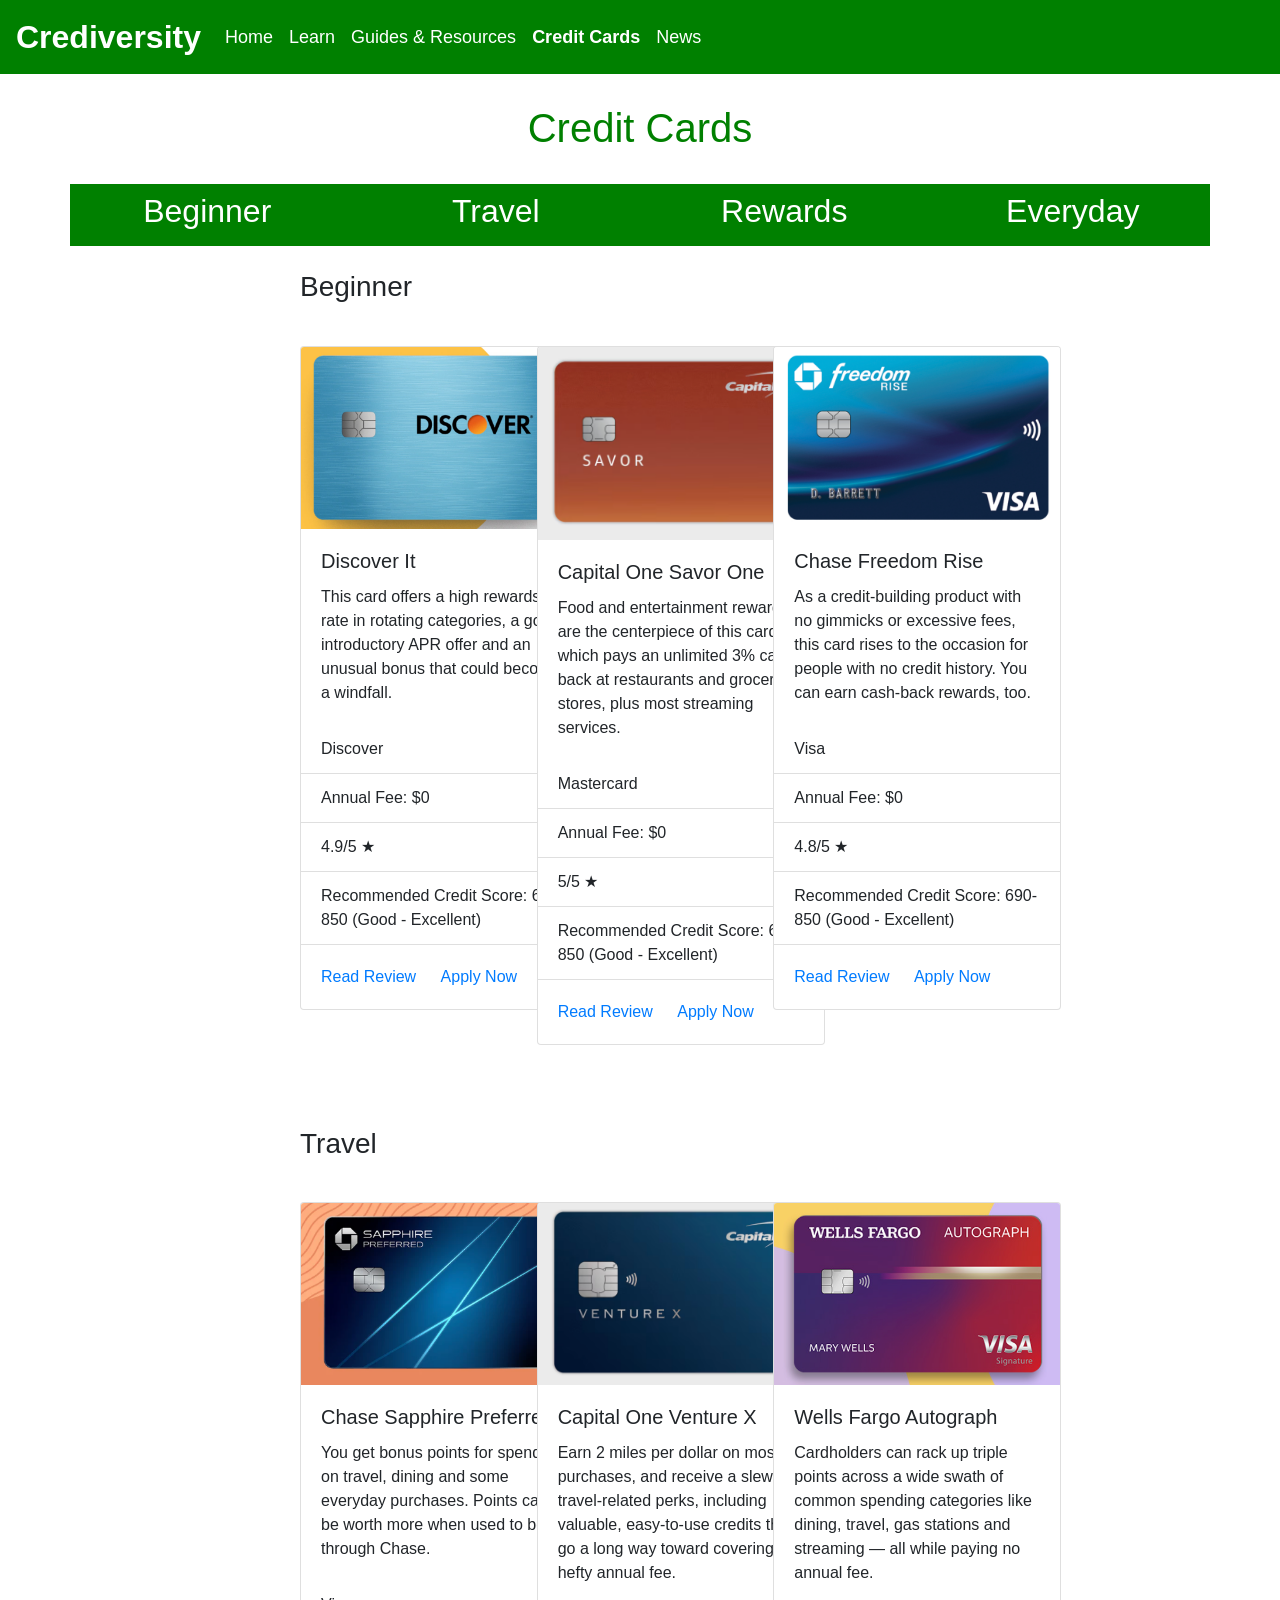
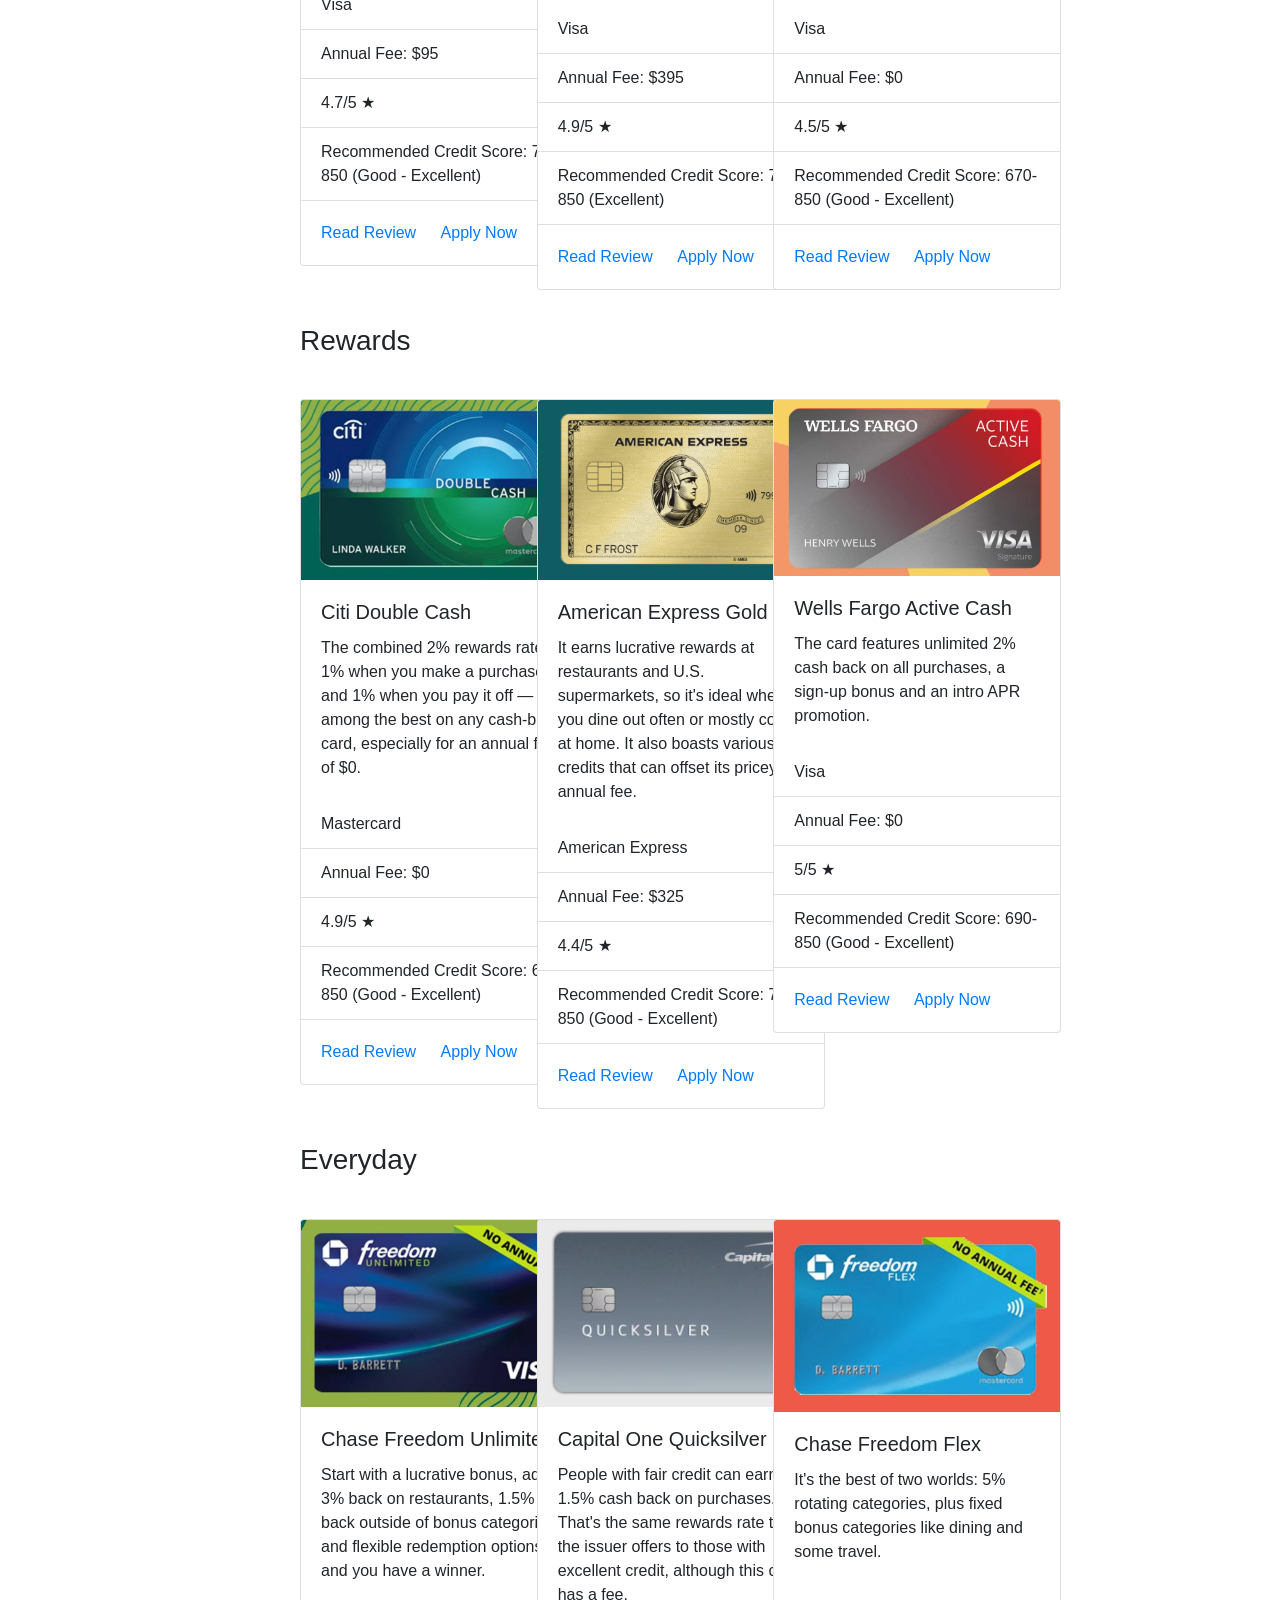
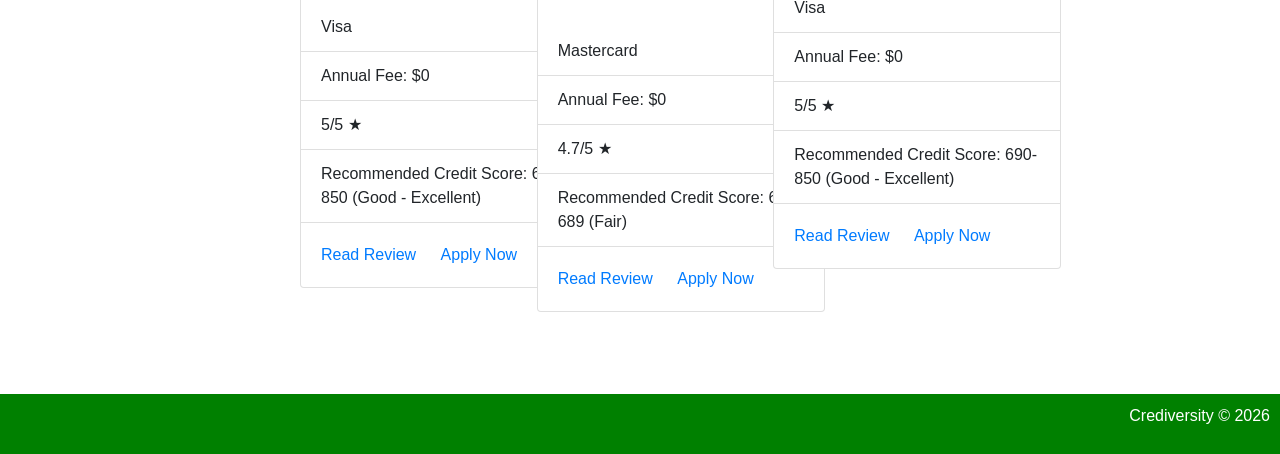
==== commit 5adf51bc: "final_updates_cards" ====
--- a/creditcards.html
+++ b/creditcards.html
@@ -72,7 +72,7 @@
                         <img src="images/discoverit.png" class="card-img-top" alt="Discover It Card">
                         <div class="card-body">
                             <h5 class="card-title">Discover It</h5>
-                            <p class="card-text">Some quick example text to build on the card title and make up the bulk of the card’s content.</p>
+                            <p class="card-text">This card offers a high rewards rate in rotating categories, a good introductory APR offer and an unusual bonus that could become a windfall.</p>
                         </div>
                         <ul class="list-group list-group-flush">
                             <li class="list-group-item">Discover</li>
